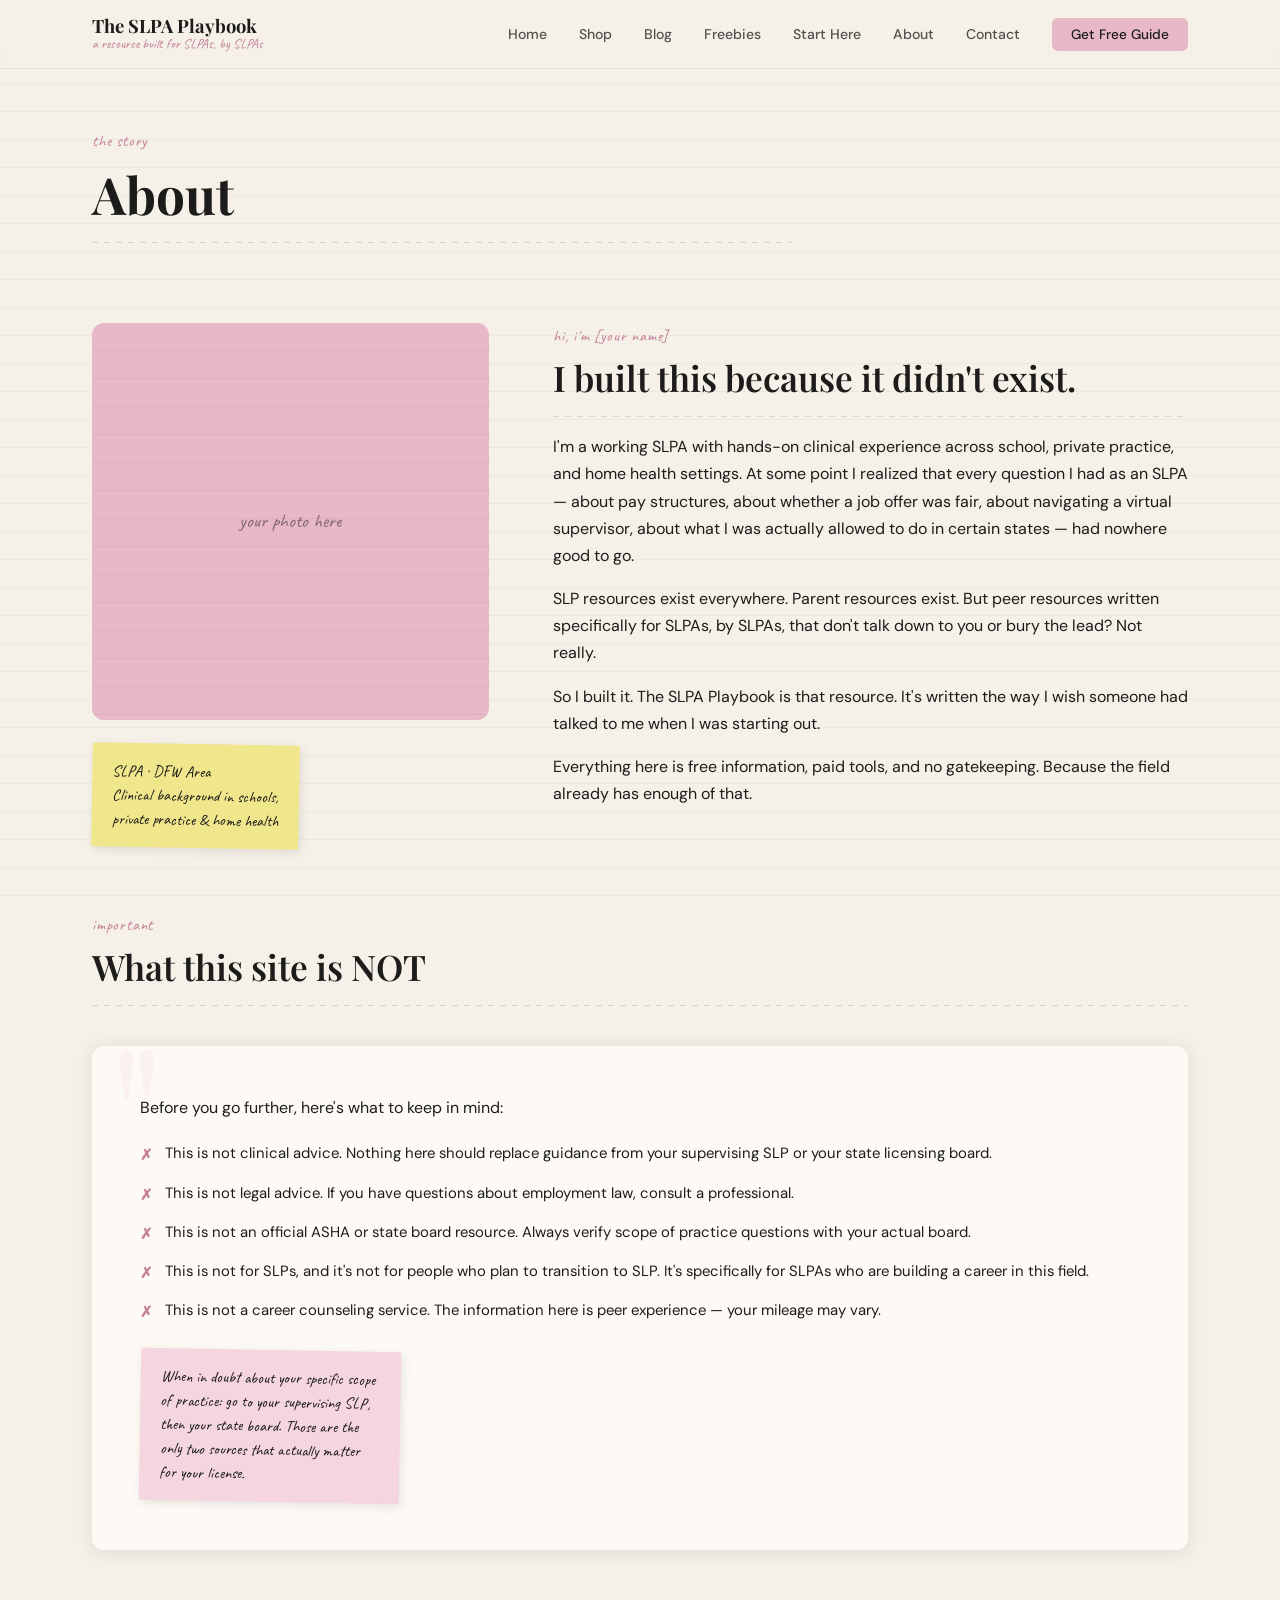
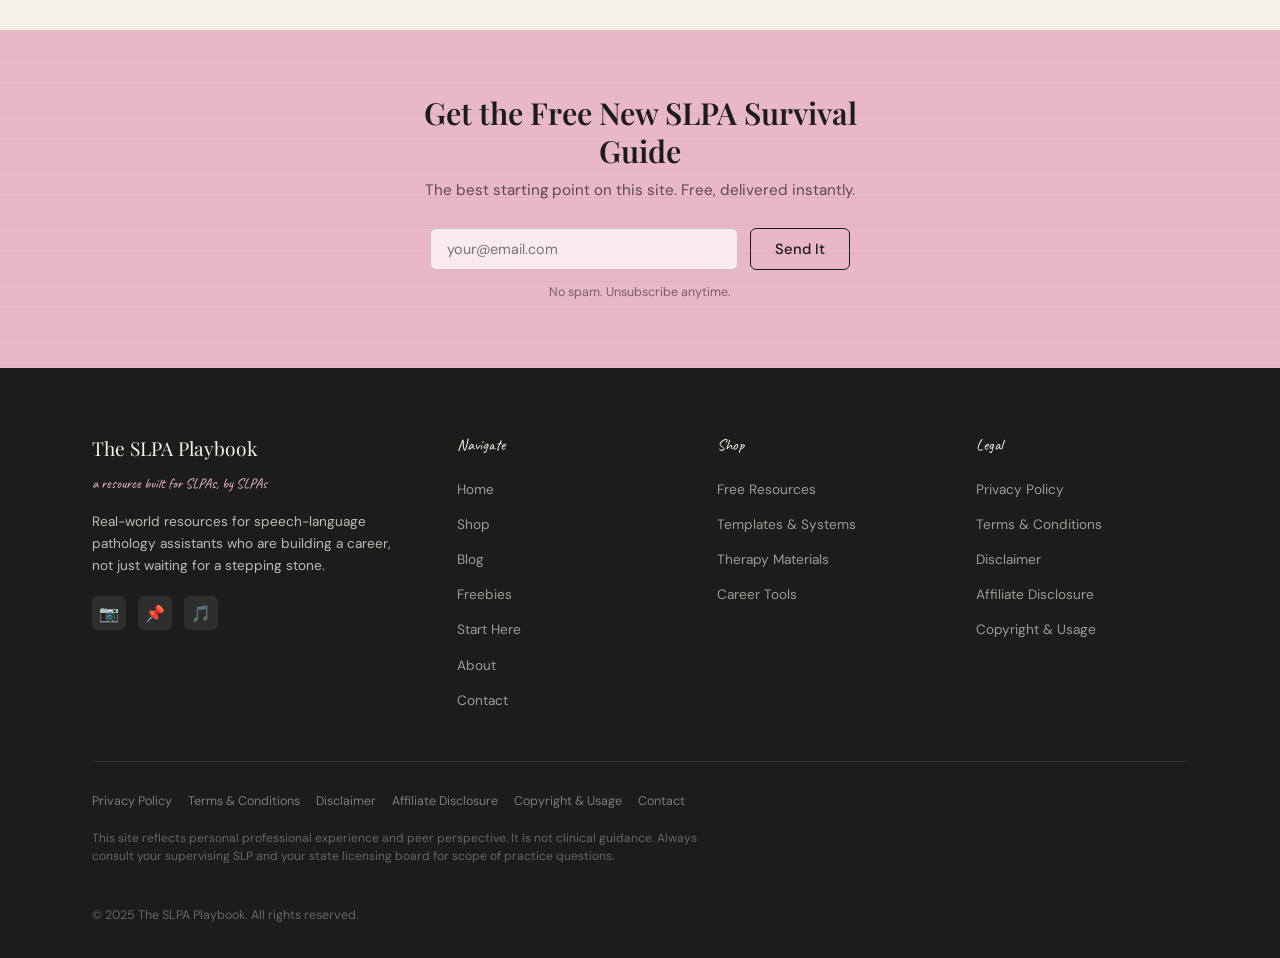
==== about.html @ b93686fb "Add files via upload" ====
<!DOCTYPE html>
<html lang="en">
<head>
  <meta charset="UTF-8" />
  <meta name="viewport" content="width=device-width, initial-scale=1.0" />
  <title>About — The SLPA Playbook</title>
  <meta name="description" content="The SLPA Playbook is a peer-to-peer resource built by a working SLPA for SLPAs who are building a real career in this field." />
  <link rel="stylesheet" href="style.css" />
</head>
<body>

  <nav class="nav">
    <div class="nav__inner">
      <a href="index.html" class="nav__logo">
        The SLPA Playbook
        <span>a resource built for SLPAs, by SLPAs</span>
      </a>
      <ul class="nav__links">
        <li><a href="index.html">Home</a></li>
        <li><a href="shop.html">Shop</a></li>
        <li><a href="blog.html">Blog</a></li>
        <li><a href="freebies.html">Freebies</a></li>
        <li><a href="start-here.html">Start Here</a></li>
        <li><a href="about.html">About</a></li>
        <li><a href="contact.html">Contact</a></li>
        <li><a href="freebies.html" class="nav__cta">Get Free Guide</a></li>
      </ul>
      <button class="nav__hamburger" aria-label="Open menu">
        <span></span><span></span><span></span>
      </button>
    </div>
  </nav>

  <section class="page-hero">
    <div class="container">
      <div class="page-hero__inner">
        <span class="section-label">the story</span>
        <h1>About</h1>
        <hr class="ruled-divider" />
      </div>
    </div>
  </section>

  <section class="section" style="padding-top:1rem;">
    <div class="container">

      <div class="about-grid reveal">
        <div>
          <div class="about-avatar">
            <!-- Replace with your photo: <img src="your-photo.jpg" style="width:100%;height:100%;object-fit:cover;" /> -->
            <span style="position:relative;z-index:1;">your photo here</span>
          </div>
          <div class="sticky-note" style="margin-top:1.5rem;transform:rotate(1deg);">
            SLPA · DFW Area<br>
            Clinical background in schools,<br>private practice &amp; home health
          </div>
        </div>
        <div>
          <span class="section-label">hi, i'm [your name]</span>
          <h2 style="margin-bottom:1rem;">I built this because it didn't exist.</h2>
          <hr class="ruled-divider" />
          <p style="margin-top:1rem;">I'm a working SLPA with hands-on clinical experience across school, private practice, and home health settings. At some point I realized that every question I had as an SLPA — about pay structures, about whether a job offer was fair, about navigating a virtual supervisor, about what I was actually allowed to do in certain states — had nowhere good to go.</p>
          <p>SLP resources exist everywhere. Parent resources exist. But peer resources written specifically for SLPAs, by SLPAs, that don't talk down to you or bury the lead? Not really.</p>
          <p>So I built it. The SLPA Playbook is that resource. It's written the way I wish someone had talked to me when I was starting out.</p>
          <p>Everything here is free information, paid tools, and no gatekeeping. Because the field already has enough of that.</p>
        </div>
      </div>

      <!-- WHAT THIS IS NOT -->
      <div class="section-header reveal" style="margin-top:4rem;">
        <span class="section-label">important</span>
        <h2>What this site is NOT</h2>
        <hr class="ruled-divider" />
      </div>
      <div class="about-blurb reveal">
        <p style="margin-bottom:1.25rem;">Before you go further, here's what to keep in mind:</p>
        <ul class="about-not-list">
          <li>This is not clinical advice. Nothing here should replace guidance from your supervising SLP or your state licensing board.</li>
          <li>This is not legal advice. If you have questions about employment law, consult a professional.</li>
          <li>This is not an official ASHA or state board resource. Always verify scope of practice questions with your actual board.</li>
          <li>This is not for SLPs, and it's not for people who plan to transition to SLP. It's specifically for SLPAs who are building a career in this field.</li>
          <li>This is not a career counseling service. The information here is peer experience — your mileage may vary.</li>
        </ul>
        <div class="sticky-note sticky-note--rose" style="margin-top:1.5rem;display:inline-block;">
          When in doubt about your specific scope of practice: go to your supervising SLP, then your state board. Those are the only two sources that actually matter for your license.
        </div>
      </div>

    </div>
  </section>

  <section class="email-band">
    <div class="email-band__inner">
      <h2 class="email-band__title">Get the Free New SLPA Survival Guide</h2>
      <p class="email-band__sub">The best starting point on this site. Free, delivered instantly.</p>
      <form class="email-form" action="#" method="POST">
        <input type="email" placeholder="your@email.com" required aria-label="Email address" />
        <button type="submit" class="btn btn--outline">Send It</button>
      </form>
      <p class="email-band__disclaimer">No spam. Unsubscribe anytime.</p>
    </div>
  </section>

  <footer class="footer">
    <div class="container">
      <div class="footer__grid">
        <div>
          <div class="footer__brand-name">The SLPA Playbook</div>
          <div class="footer__tagline">a resource built for SLPAs, by SLPAs</div>
          <p class="footer__brand-desc">Real-world resources for speech-language pathology assistants who are building a career, not just waiting for a stepping stone.</p>
          <div class="footer__socials">
            <a href="#" class="footer__social" aria-label="Instagram">📷</a>
            <a href="#" class="footer__social" aria-label="Pinterest">📌</a>
            <a href="#" class="footer__social" aria-label="TikTok">🎵</a>
          </div>
        </div>
        <div>
          <span class="footer__col-title">Navigate</span>
          <ul class="footer__links">
            <li><a href="index.html">Home</a></li>
            <li><a href="shop.html">Shop</a></li>
            <li><a href="blog.html">Blog</a></li>
            <li><a href="freebies.html">Freebies</a></li>
            <li><a href="start-here.html">Start Here</a></li>
            <li><a href="about.html">About</a></li>
            <li><a href="contact.html">Contact</a></li>
          </ul>
        </div>
        <div>
          <span class="footer__col-title">Shop</span>
          <ul class="footer__links">
            <li><a href="freebies.html">Free Resources</a></li>
            <li><a href="shop.html">Templates &amp; Systems</a></li>
            <li><a href="shop.html">Therapy Materials</a></li>
            <li><a href="shop.html">Career Tools</a></li>
          </ul>
        </div>
        <div>
          <span class="footer__col-title">Legal</span>
          <ul class="footer__links">
            <li><a href="privacy.html">Privacy Policy</a></li>
            <li><a href="terms.html">Terms &amp; Conditions</a></li>
            <li><a href="disclaimer.html">Disclaimer</a></li>
            <li><a href="affiliate.html">Affiliate Disclosure</a></li>
            <li><a href="copyright.html">Copyright &amp; Usage</a></li>
          </ul>
        </div>
      </div>
      <div class="footer__bottom">
        <ul class="footer__legal-links">
          <li><a href="privacy.html">Privacy Policy</a></li>
          <li><a href="terms.html">Terms &amp; Conditions</a></li>
          <li><a href="disclaimer.html">Disclaimer</a></li>
          <li><a href="affiliate.html">Affiliate Disclosure</a></li>
          <li><a href="copyright.html">Copyright &amp; Usage</a></li>
          <li><a href="contact.html">Contact</a></li>
        </ul>
        <p class="footer__disclaimer">This site reflects personal professional experience and peer perspective. It is not clinical guidance. Always consult your supervising SLP and your state licensing board for scope of practice questions.</p>
        <p class="footer__copy">© 2025 The SLPA Playbook. All rights reserved.</p>
      </div>
    </div>
  </footer>

  <script src="script.js"></script>
</body>
</html>
---- style.css ----
/* =============================================
   THE SLPA PLAYBOOK — Main Stylesheet
   ============================================= */

@import url('https://fonts.googleapis.com/css2?family=Playfair+Display:ital,wght@0,400;0,600;0,700;1,400&family=DM+Sans:wght@300;400;500&family=Caveat:wght@400;600;700&display=swap');

:root {
  --cream:     #F5F0E8;
  --rose:      #E8B7C8;
  --rose-dark: #C48099;
  --periwinkle:#7D8CC4;
  --olive:     #8A9A7B;
  --warm-black:#1C1C1A;
  --warm-gray: #9E9E92;
  --pale-yellow:#F0E68C;
  --white:     #FDFAF5;
  --shadow:    rgba(28,28,26,0.10);
  --shadow-md: rgba(28,28,26,0.16);
}

*, *::before, *::after { box-sizing: border-box; margin: 0; padding: 0; }

html { scroll-behavior: smooth; }

body {
  background: var(--cream);
  color: var(--warm-black);
  font-family: 'DM Sans', sans-serif;
  font-size: 16px;
  line-height: 1.7;
  overflow-x: hidden;
}

/* Paper texture overlay */
body::before {
  content: '';
  position: fixed;
  inset: 0;
  pointer-events: none;
  z-index: 0;
  background-image:
    repeating-linear-gradient(
      transparent,
      transparent 27px,
      rgba(28,28,26,0.04) 27px,
      rgba(28,28,26,0.04) 28px
    );
  background-size: 100% 28px;
}

/* =============================================
   TYPOGRAPHY
   ============================================= */
h1, h2, h3, h4 {
  font-family: 'Playfair Display', serif;
  line-height: 1.25;
  color: var(--warm-black);
}
h1 { font-size: clamp(2rem, 5vw, 3.2rem); font-weight: 700; }
h2 { font-size: clamp(1.5rem, 3vw, 2.2rem); font-weight: 600; }
h3 { font-size: 1.3rem; font-weight: 600; }
h4 { font-size: 1.05rem; font-weight: 600; }

.handwritten {
  font-family: 'Caveat', cursive;
  font-size: 1.1rem;
  color: var(--rose-dark);
}

a { color: inherit; text-decoration: none; }
p { margin-bottom: 1rem; }
p:last-child { margin-bottom: 0; }

.section-label {
  font-family: 'Caveat', cursive;
  font-size: 1rem;
  color: var(--rose-dark);
  letter-spacing: 0.05em;
  display: block;
  margin-bottom: 0.4rem;
}

/* =============================================
   LAYOUT
   ============================================= */
.container {
  max-width: 1160px;
  margin: 0 auto;
  padding: 0 2rem;
  position: relative;
  z-index: 1;
}

.section { padding: 5rem 0; }
.section--sm { padding: 3rem 0; }

/* =============================================
   NAVIGATION
   ============================================= */
.nav {
  position: fixed;
  top: 0; left: 0; right: 0;
  z-index: 100;
  background: rgba(245,240,232,0.92);
  backdrop-filter: blur(8px);
  border-bottom: 1px solid rgba(28,28,26,0.08);
  transition: box-shadow 0.3s;
}
.nav.scrolled { box-shadow: 0 2px 20px var(--shadow); }

.nav__inner {
  display: flex;
  align-items: center;
  justify-content: space-between;
  height: 68px;
  padding: 0 2rem;
  max-width: 1160px;
  margin: 0 auto;
}

.nav__logo {
  font-family: 'Playfair Display', serif;
  font-size: 1.15rem;
  font-weight: 700;
  color: var(--warm-black);
  display: flex;
  flex-direction: column;
  line-height: 1.1;
}
.nav__logo span {
  font-family: 'Caveat', cursive;
  font-size: 0.85rem;
  color: var(--rose-dark);
  font-weight: 400;
}

.nav__links {
  display: flex;
  align-items: center;
  gap: 2rem;
  list-style: none;
}
.nav__links a {
  font-size: 0.88rem;
  font-weight: 500;
  color: var(--warm-black);
  opacity: 0.75;
  transition: opacity 0.2s;
  position: relative;
}
.nav__links a::after {
  content: '';
  position: absolute;
  bottom: -2px; left: 0; right: 0;
  height: 1.5px;
  background: var(--rose);
  transform: scaleX(0);
  transition: transform 0.2s;
}
.nav__links a:hover { opacity: 1; }
.nav__links a:hover::after { transform: scaleX(1); }

.nav__cta {
  background: var(--rose);
  color: var(--warm-black) !important;
  opacity: 1 !important;
  padding: 0.5rem 1.2rem;
  border-radius: 6px;
  font-size: 0.85rem !important;
  font-weight: 500;
  transition: background 0.2s, transform 0.15s !important;
  white-space: nowrap;
}
.nav__cta:hover {
  background: var(--rose-dark) !important;
  transform: translateY(-1px);
}
.nav__cta::after { display: none !important; }

.nav__hamburger {
  display: none;
  flex-direction: column;
  gap: 5px;
  cursor: pointer;
  background: none;
  border: none;
  padding: 4px;
}
.nav__hamburger span {
  width: 24px; height: 2px;
  background: var(--warm-black);
  border-radius: 2px;
  transition: all 0.3s;
  display: block;
}

/* =============================================
   BUTTONS
   ============================================= */
.btn {
  display: inline-flex;
  align-items: center;
  gap: 0.4rem;
  padding: 0.65rem 1.5rem;
  border-radius: 6px;
  font-family: 'DM Sans', sans-serif;
  font-size: 0.92rem;
  font-weight: 500;
  cursor: pointer;
  transition: all 0.2s;
  border: none;
}
.btn--primary {
  background: var(--rose);
  color: var(--warm-black);
}
.btn--primary:hover {
  background: var(--rose-dark);
  transform: translateY(-2px);
  box-shadow: 0 4px 16px var(--shadow-md);
}
.btn--outline {
  background: transparent;
  color: var(--warm-black);
  border: 1.5px solid var(--warm-black);
}
.btn--outline:hover {
  background: var(--warm-black);
  color: var(--cream);
  transform: translateY(-2px);
}
.btn--periwinkle {
  background: var(--periwinkle);
  color: var(--white);
}
.btn--periwinkle:hover {
  background: #6676b0;
  transform: translateY(-2px);
  box-shadow: 0 4px 16px var(--shadow-md);
}

/* =============================================
   NOTEBOOK COVERS (hero nav)
   ============================================= */
.notebooks {
  display: flex;
  justify-content: center;
  align-items: flex-end;
  gap: 1rem;
  padding: 2rem 0 0;
  flex-wrap: wrap;
}

.notebook {
  width: 130px;
  height: 175px;
  border-radius: 4px 10px 10px 4px;
  position: relative;
  cursor: pointer;
  transition: transform 0.25s, box-shadow 0.25s;
  text-decoration: none;
  display: flex;
  flex-direction: column;
  justify-content: flex-end;
  padding: 1rem 0.75rem;
  overflow: hidden;
  box-shadow: 3px 4px 14px var(--shadow-md);
}

.notebook::before {
  content: '';
  position: absolute;
  top: 0; left: 0;
  width: 12px; height: 100%;
  background: rgba(0,0,0,0.12);
  border-radius: 4px 0 0 4px;
}

/* Subtle lined texture inside notebook */
.notebook::after {
  content: '';
  position: absolute;
  inset: 0;
  background-image: repeating-linear-gradient(
    transparent, transparent 11px,
    rgba(255,255,255,0.18) 11px, rgba(255,255,255,0.18) 12px
  );
  pointer-events: none;
}

.notebook:hover {
  transform: translateY(-8px) rotate(-1deg);
  box-shadow: 6px 12px 28px var(--shadow-md);
}

.notebook__label {
  font-family: 'Caveat', cursive;
  font-size: 0.8rem;
  opacity: 0.7;
  color: rgba(28,28,26,0.7);
  margin-bottom: 0.2rem;
  position: relative;
  z-index: 1;
}

.notebook__title {
  font-family: 'Playfair Display', serif;
  font-size: 1rem;
  font-weight: 700;
  color: var(--warm-black);
  line-height: 1.2;
  position: relative;
  z-index: 1;
}

.notebook--rose    { background: #ECC4D2; }
.notebook--blue    { background: #B8C4E8; }
.notebook--olive   { background: #B5C4A8; }
.notebook--yellow  { background: #EDE89A; }
.notebook--peach   { background: #F2CCBA; }
.notebook--lavender{ background: #CFC4E8; }
.notebook--mint    { background: #A8CEC4; }

/* =============================================
   HERO
   ============================================= */
.hero {
  padding: 7rem 0 3rem;
  text-align: center;
  position: relative;
  z-index: 1;
}

.hero__eyebrow {
  font-family: 'Caveat', cursive;
  font-size: 1.2rem;
  color: var(--rose-dark);
  margin-bottom: 1rem;
  display: block;
}

.hero__title {
  max-width: 680px;
  margin: 0 auto 1.25rem;
}

.hero__title em {
  font-style: italic;
  color: var(--periwinkle);
}

.hero__subtitle {
  max-width: 520px;
  margin: 0 auto 2rem;
  color: var(--warm-gray);
  font-size: 1.05rem;
}

.hero__actions {
  display: flex;
  gap: 1rem;
  justify-content: center;
  flex-wrap: wrap;
  margin-bottom: 3rem;
}

/* highlight mark effect */
.highlight {
  position: relative;
  display: inline;
}
.highlight::before {
  content: '';
  position: absolute;
  bottom: 2px; left: -3px; right: -3px;
  height: 10px;
  background: var(--pale-yellow);
  opacity: 0.7;
  z-index: -1;
  transform: rotate(-0.5deg);
}

/* =============================================
   STICKY NOTE
   ============================================= */
.sticky-note {
  background: var(--pale-yellow);
  padding: 1rem 1.25rem;
  border-radius: 2px;
  box-shadow: 2px 3px 10px var(--shadow);
  transform: rotate(-1.2deg);
  display: inline-block;
  font-family: 'Caveat', cursive;
  font-size: 1rem;
  line-height: 1.5;
  color: var(--warm-black);
  max-width: 260px;
}
.sticky-note--rose {
  background: #F5D5DF;
  transform: rotate(1deg);
}
.sticky-note--blue {
  background: #D5DCF5;
  transform: rotate(-0.8deg);
}

/* =============================================
   WHAT IS THIS PLACE
   ============================================= */
.about-blurb {
  background: var(--white);
  border-radius: 12px;
  padding: 3rem;
  box-shadow: 0 2px 20px var(--shadow);
  position: relative;
  overflow: hidden;
}
.about-blurb::before {
  content: '"';
  font-family: 'Playfair Display', serif;
  font-size: 12rem;
  color: var(--rose);
  opacity: 0.12;
  position: absolute;
  top: -2rem;
  left: 1rem;
  line-height: 1;
  pointer-events: none;
}
.about-blurb__grid {
  display: grid;
  grid-template-columns: 1fr 1fr;
  gap: 3rem;
  align-items: center;
}
.about-blurb__pillars {
  display: flex;
  flex-direction: column;
  gap: 1rem;
}
.pillar {
  display: flex;
  gap: 0.75rem;
  align-items: flex-start;
}
.pillar__dot {
  width: 10px; height: 10px;
  border-radius: 50%;
  background: var(--rose);
  margin-top: 7px;
  flex-shrink: 0;
}
.pillar__dot--blue { background: var(--periwinkle); }
.pillar__dot--olive { background: var(--olive); }

/* =============================================
   CARDS (blog, products)
   ============================================= */
.card-grid {
  display: grid;
  grid-template-columns: repeat(auto-fit, minmax(280px, 1fr));
  gap: 1.5rem;
}

.card {
  background: var(--white);
  border-radius: 10px;
  overflow: hidden;
  box-shadow: 2px 3px 14px var(--shadow);
  transition: transform 0.22s, box-shadow 0.22s;
  position: relative;
}
.card:hover {
  transform: translateY(-5px) rotate(0.3deg);
  box-shadow: 4px 8px 24px var(--shadow-md);
}

.card__thumb {
  height: 140px;
  background: var(--rose);
  position: relative;
  overflow: hidden;
}
.card__thumb--blue   { background: #B8C4E8; }
.card__thumb--olive  { background: #B5C4A8; }
.card__thumb--yellow { background: #EDE89A; }
.card__thumb--peach  { background: #F2CCBA; }
.card__thumb--lavender { background: #CFC4E8; }

.card__thumb-text {
  position: absolute;
  inset: 0;
  display: flex;
  align-items: center;
  justify-content: center;
  font-family: 'Caveat', cursive;
  font-size: 1.4rem;
  color: rgba(28,28,26,0.45);
}

.card__body { padding: 1.25rem; }

.card__tag {
  display: inline-block;
  font-family: 'Caveat', cursive;
  font-size: 0.85rem;
  background: var(--rose);
  color: var(--warm-black);
  padding: 2px 10px;
  border-radius: 20px;
  margin-bottom: 0.6rem;
}
.card__tag--blue { background: var(--periwinkle); color: var(--white); }
.card__tag--olive { background: var(--olive); color: var(--white); }
.card__tag--yellow { background: var(--pale-yellow); }

.card__title {
  font-size: 1.05rem;
  margin-bottom: 0.5rem;
  line-height: 1.3;
}

.card__excerpt {
  font-size: 0.88rem;
  color: var(--warm-gray);
  margin-bottom: 1rem;
}

.card__meta {
  font-size: 0.8rem;
  color: var(--warm-gray);
  font-family: 'Caveat', cursive;
}

.card__price {
  font-family: 'Playfair Display', serif;
  font-size: 1.3rem;
  font-weight: 700;
  color: var(--periwinkle);
  margin-bottom: 0.75rem;
}
.card__price span {
  font-size: 0.85rem;
  color: var(--warm-gray);
  font-family: 'DM Sans', sans-serif;
  font-weight: 400;
}

.card__link {
  font-size: 0.88rem;
  color: var(--rose-dark);
  font-weight: 500;
  display: inline-flex;
  align-items: center;
  gap: 0.3rem;
  transition: gap 0.2s;
}
.card__link:hover { gap: 0.6rem; }

/* =============================================
   SECTION HEADERS
   ============================================= */
.section-header {
  margin-bottom: 2.5rem;
}
.section-header--center { text-align: center; }

.ruled-divider {
  border: none;
  height: 1px;
  background: repeating-linear-gradient(
    to right,
    var(--warm-gray) 0px,
    var(--warm-gray) 6px,
    transparent 6px,
    transparent 12px
  );
  opacity: 0.35;
  margin: 1rem 0;
}

/* =============================================
   EMAIL SIGNUP BAND
   ============================================= */
.email-band {
  background: var(--rose);
  background-image:
    repeating-linear-gradient(
      transparent, transparent 27px,
      rgba(28,28,26,0.06) 27px,
      rgba(28,28,26,0.06) 28px
    );
  padding: 4rem 0;
  position: relative;
  z-index: 1;
}

.email-band__inner {
  max-width: 560px;
  margin: 0 auto;
  text-align: center;
  padding: 0 2rem;
}

.email-band__title {
  font-family: 'Playfair Display', serif;
  font-size: clamp(1.4rem, 3vw, 1.9rem);
  margin-bottom: 0.5rem;
  color: var(--warm-black);
}

.email-band__sub {
  color: rgba(28,28,26,0.7);
  margin-bottom: 1.5rem;
  font-size: 0.95rem;
}

.email-form {
  display: flex;
  gap: 0.75rem;
  max-width: 420px;
  margin: 0 auto 0.75rem;
}

.email-form input {
  flex: 1;
  padding: 0.65rem 1rem;
  border: 1.5px solid rgba(28,28,26,0.2);
  border-radius: 6px;
  background: rgba(255,255,255,0.7);
  font-family: 'DM Sans', sans-serif;
  font-size: 0.9rem;
  outline: none;
  transition: border-color 0.2s;
}
.email-form input:focus { border-color: var(--warm-black); }

.email-band__disclaimer {
  font-size: 0.78rem;
  color: rgba(28,28,26,0.55);
}

/* =============================================
   FREE RESOURCES SECTION
   ============================================= */
.freebie-card {
  background: var(--white);
  border-radius: 10px;
  padding: 1.5rem;
  box-shadow: 2px 3px 14px var(--shadow);
  display: flex;
  gap: 1rem;
  align-items: flex-start;
  transition: transform 0.2s, box-shadow 0.2s;
}
.freebie-card:hover {
  transform: translateY(-3px);
  box-shadow: 4px 6px 20px var(--shadow-md);
}
.freebie-card__icon {
  width: 48px; height: 48px;
  border-radius: 8px;
  background: var(--rose);
  display: flex;
  align-items: center;
  justify-content: center;
  font-size: 1.4rem;
  flex-shrink: 0;
}
.freebie-card__icon--blue { background: #B8C4E8; }
.freebie-card__icon--olive { background: #B5C4A8; }

.freebie-card__format {
  font-family: 'Caveat', cursive;
  font-size: 0.8rem;
  color: var(--warm-gray);
  margin-bottom: 0.25rem;
}
.freebie-card__title {
  font-size: 0.95rem;
  font-weight: 600;
  margin-bottom: 0.3rem;
  font-family: 'Playfair Display', serif;
}
.freebie-card__desc {
  font-size: 0.85rem;
  color: var(--warm-gray);
}

/* =============================================
   CATEGORY TABS (blog)
   ============================================= */
.tab-row {
  display: flex;
  gap: 0.5rem;
  flex-wrap: wrap;
  margin-bottom: 2.5rem;
}
.tab-btn {
  font-family: 'Caveat', cursive;
  font-size: 1rem;
  padding: 0.4rem 1.1rem;
  border-radius: 6px 6px 0 0;
  border: 1.5px solid rgba(28,28,26,0.15);
  border-bottom: none;
  background: var(--white);
  cursor: pointer;
  transition: background 0.2s, color 0.2s;
  color: var(--warm-gray);
}
.tab-btn.active,
.tab-btn:hover {
  background: var(--rose);
  color: var(--warm-black);
  border-color: var(--rose);
}

/* =============================================
   SHOP FILTER
   ============================================= */
.filter-row {
  display: flex;
  gap: 0.75rem;
  flex-wrap: wrap;
  margin-bottom: 2rem;
}
.filter-btn {
  font-family: 'DM Sans', sans-serif;
  font-size: 0.85rem;
  font-weight: 500;
  padding: 0.4rem 1rem;
  border-radius: 20px;
  border: 1.5px solid rgba(28,28,26,0.2);
  background: transparent;
  cursor: pointer;
  transition: all 0.2s;
  color: var(--warm-black);
}
.filter-btn.active,
.filter-btn:hover {
  background: var(--periwinkle);
  color: var(--white);
  border-color: var(--periwinkle);
}

/* =============================================
   START HERE PAGE
   ============================================= */
.start-here-grid {
  display: grid;
  grid-template-columns: repeat(auto-fit, minmax(260px, 1fr));
  gap: 1.5rem;
  margin-top: 2rem;
}
.start-card {
  background: var(--white);
  border-radius: 10px;
  padding: 2rem 1.5rem;
  box-shadow: 2px 3px 14px var(--shadow);
  border-top: 4px solid var(--rose);
  transition: transform 0.2s;
}
.start-card:hover { transform: translateY(-4px); }
.start-card--blue  { border-color: var(--periwinkle); }
.start-card--olive { border-color: var(--olive); }
.start-card--yellow { border-color: #c8be50; }

.start-card__num {
  font-family: 'Caveat', cursive;
  font-size: 2.5rem;
  color: var(--rose);
  line-height: 1;
  margin-bottom: 0.5rem;
  display: block;
}
.start-card--blue  .start-card__num { color: var(--periwinkle); }
.start-card--olive .start-card__num { color: var(--olive); }
.start-card--yellow .start-card__num { color: #c8be50; }

/* =============================================
   FORMS (contact/collab)
   ============================================= */
.form-section {
  background: var(--white);
  border-radius: 12px;
  padding: 2.5rem;
  box-shadow: 2px 3px 14px var(--shadow);
  margin-bottom: 2rem;
}
.form-section h3 { margin-bottom: 0.4rem; }
.form-section .form-desc {
  color: var(--warm-gray);
  font-size: 0.9rem;
  margin-bottom: 1.5rem;
}

.form-group {
  margin-bottom: 1.2rem;
}
.form-group label {
  display: block;
  font-size: 0.85rem;
  font-weight: 500;
  margin-bottom: 0.35rem;
  color: var(--warm-black);
}
.form-group input,
.form-group select,
.form-group textarea {
  width: 100%;
  padding: 0.65rem 1rem;
  border: 1.5px solid rgba(28,28,26,0.18);
  border-radius: 6px;
  background: var(--cream);
  font-family: 'DM Sans', sans-serif;
  font-size: 0.9rem;
  color: var(--warm-black);
  outline: none;
  transition: border-color 0.2s;
  resize: vertical;
}
.form-group input:focus,
.form-group select:focus,
.form-group textarea:focus {
  border-color: var(--rose-dark);
  background: var(--white);
}
.form-grid {
  display: grid;
  grid-template-columns: 1fr 1fr;
  gap: 1rem;
}

/* =============================================
   FOOTER
   ============================================= */
.footer {
  background: var(--warm-black);
  color: rgba(245,240,232,0.75);
  padding: 4rem 0 2rem;
  position: relative;
  z-index: 1;
}

.footer__grid {
  display: grid;
  grid-template-columns: 1.5fr 1fr 1fr 1fr;
  gap: 3rem;
  margin-bottom: 3rem;
}

.footer__brand-name {
  font-family: 'Playfair Display', serif;
  font-size: 1.2rem;
  color: var(--cream);
  margin-bottom: 0.4rem;
}
.footer__tagline {
  font-family: 'Caveat', cursive;
  font-size: 0.9rem;
  color: var(--rose);
  margin-bottom: 1rem;
}
.footer__brand-desc {
  font-size: 0.85rem;
  line-height: 1.6;
  margin-bottom: 1.25rem;
}
.footer__socials {
  display: flex;
  gap: 0.75rem;
}
.footer__social {
  width: 34px; height: 34px;
  border-radius: 6px;
  background: rgba(255,255,255,0.08);
  display: flex;
  align-items: center;
  justify-content: center;
  font-size: 1rem;
  transition: background 0.2s;
  color: var(--cream);
  text-decoration: none;
}
.footer__social:hover { background: var(--rose); }

.footer__col-title {
  font-family: 'Caveat', cursive;
  font-size: 1rem;
  color: var(--cream);
  margin-bottom: 1rem;
  display: block;
}
.footer__links {
  list-style: none;
  display: flex;
  flex-direction: column;
  gap: 0.5rem;
}
.footer__links a {
  font-size: 0.85rem;
  color: rgba(245,240,232,0.6);
  transition: color 0.2s;
}
.footer__links a:hover { color: var(--rose); }

.footer__bottom {
  border-top: 1px solid rgba(255,255,255,0.08);
  padding-top: 1.5rem;
  display: flex;
  flex-wrap: wrap;
  justify-content: space-between;
  align-items: flex-start;
  gap: 1rem;
}

.footer__legal-links {
  display: flex;
  flex-wrap: wrap;
  gap: 1rem;
  list-style: none;
}
.footer__legal-links a {
  font-size: 0.78rem;
  color: rgba(245,240,232,0.45);
  transition: color 0.2s;
}
.footer__legal-links a:hover { color: var(--cream); }

.footer__disclaimer {
  font-size: 0.75rem;
  color: rgba(245,240,232,0.35);
  max-width: 640px;
  line-height: 1.5;
}

.footer__copy {
  font-size: 0.78rem;
  color: rgba(245,240,232,0.35);
  width: 100%;
  margin-top: 0.5rem;
}

/* =============================================
   PAGE HEADER (inner pages)
   ============================================= */
.page-hero {
  padding: 8rem 0 3rem;
  position: relative;
  z-index: 1;
}
.page-hero__inner {
  max-width: 700px;
}

/* =============================================
   ABOUT PAGE
   ============================================= */
.about-grid {
  display: grid;
  grid-template-columns: 1fr 1.6fr;
  gap: 4rem;
  align-items: start;
}
.about-avatar {
  width: 100%;
  aspect-ratio: 1;
  border-radius: 12px;
  background: var(--rose);
  display: flex;
  align-items: center;
  justify-content: center;
  font-family: 'Caveat', cursive;
  font-size: 1.2rem;
  color: rgba(28,28,26,0.5);
  position: relative;
  overflow: hidden;
}
.about-avatar::after {
  content: '';
  position: absolute;
  inset: 0;
  background-image: repeating-linear-gradient(
    transparent, transparent 27px,
    rgba(28,28,26,0.06) 27px,
    rgba(28,28,26,0.06) 28px
  );
}
.about-not-list {
  list-style: none;
  display: flex;
  flex-direction: column;
  gap: 0.75rem;
  margin-top: 1rem;
}
.about-not-list li {
  display: flex;
  gap: 0.75rem;
  font-size: 0.93rem;
  align-items: flex-start;
}
.about-not-list li::before {
  content: '✗';
  color: var(--rose-dark);
  font-weight: 700;
  flex-shrink: 0;
  margin-top: 2px;
}

/* =============================================
   LEGAL PAGES
   ============================================= */
.legal-content {
  max-width: 740px;
}
.legal-content h2 {
  font-size: 1.3rem;
  margin: 2rem 0 0.75rem;
}
.legal-content h2:first-child { margin-top: 0; }
.legal-content p,
.legal-content ul {
  font-size: 0.93rem;
  color: rgba(28,28,26,0.8);
  line-height: 1.8;
}
.legal-content ul {
  margin-left: 1.5rem;
  margin-bottom: 1rem;
}
.legal-content ul li { margin-bottom: 0.3rem; }

/* =============================================
   ANIMATIONS
   ============================================= */
@keyframes fadeUp {
  from { opacity: 0; transform: translateY(24px); }
  to   { opacity: 1; transform: translateY(0); }
}

.fade-up {
  opacity: 0;
  animation: fadeUp 0.6s ease forwards;
}
.fade-up:nth-child(1) { animation-delay: 0.1s; }
.fade-up:nth-child(2) { animation-delay: 0.2s; }
.fade-up:nth-child(3) { animation-delay: 0.3s; }
.fade-up:nth-child(4) { animation-delay: 0.4s; }
.fade-up:nth-child(5) { animation-delay: 0.5s; }
.fade-up:nth-child(6) { animation-delay: 0.6s; }
.fade-up:nth-child(7) { animation-delay: 0.7s; }

.reveal {
  opacity: 0;
  transform: translateY(20px);
  transition: opacity 0.6s ease, transform 0.6s ease;
}
.reveal.visible {
  opacity: 1;
  transform: translateY(0);
}

/* =============================================
   RESPONSIVE
   ============================================= */
@media (max-width: 900px) {
  .footer__grid { grid-template-columns: 1fr 1fr; gap: 2rem; }
  .about-grid { grid-template-columns: 1fr; }
  .about-blurb__grid { grid-template-columns: 1fr; gap: 2rem; }
}

@media (max-width: 700px) {
  .nav__links { display: none; }
  .nav__hamburger { display: flex; }
  .nav__links.open {
    display: flex;
    flex-direction: column;
    position: fixed;
    top: 68px; left: 0; right: 0;
    background: rgba(245,240,232,0.98);
    padding: 1.5rem 2rem 2rem;
    gap: 1.25rem;
    border-bottom: 1px solid rgba(28,28,26,0.08);
    box-shadow: 0 8px 24px var(--shadow);
  }
  .nav__links.open a { font-size: 1rem; opacity: 1; }
  .notebooks { gap: 0.6rem; }
  .notebook { width: 100px; height: 145px; }
  .notebook__title { font-size: 0.85rem; }
  .footer__grid { grid-template-columns: 1fr; gap: 1.5rem; }
  .form-grid { grid-template-columns: 1fr; }
  .email-form { flex-direction: column; }
  .footer__bottom { flex-direction: column; }
}
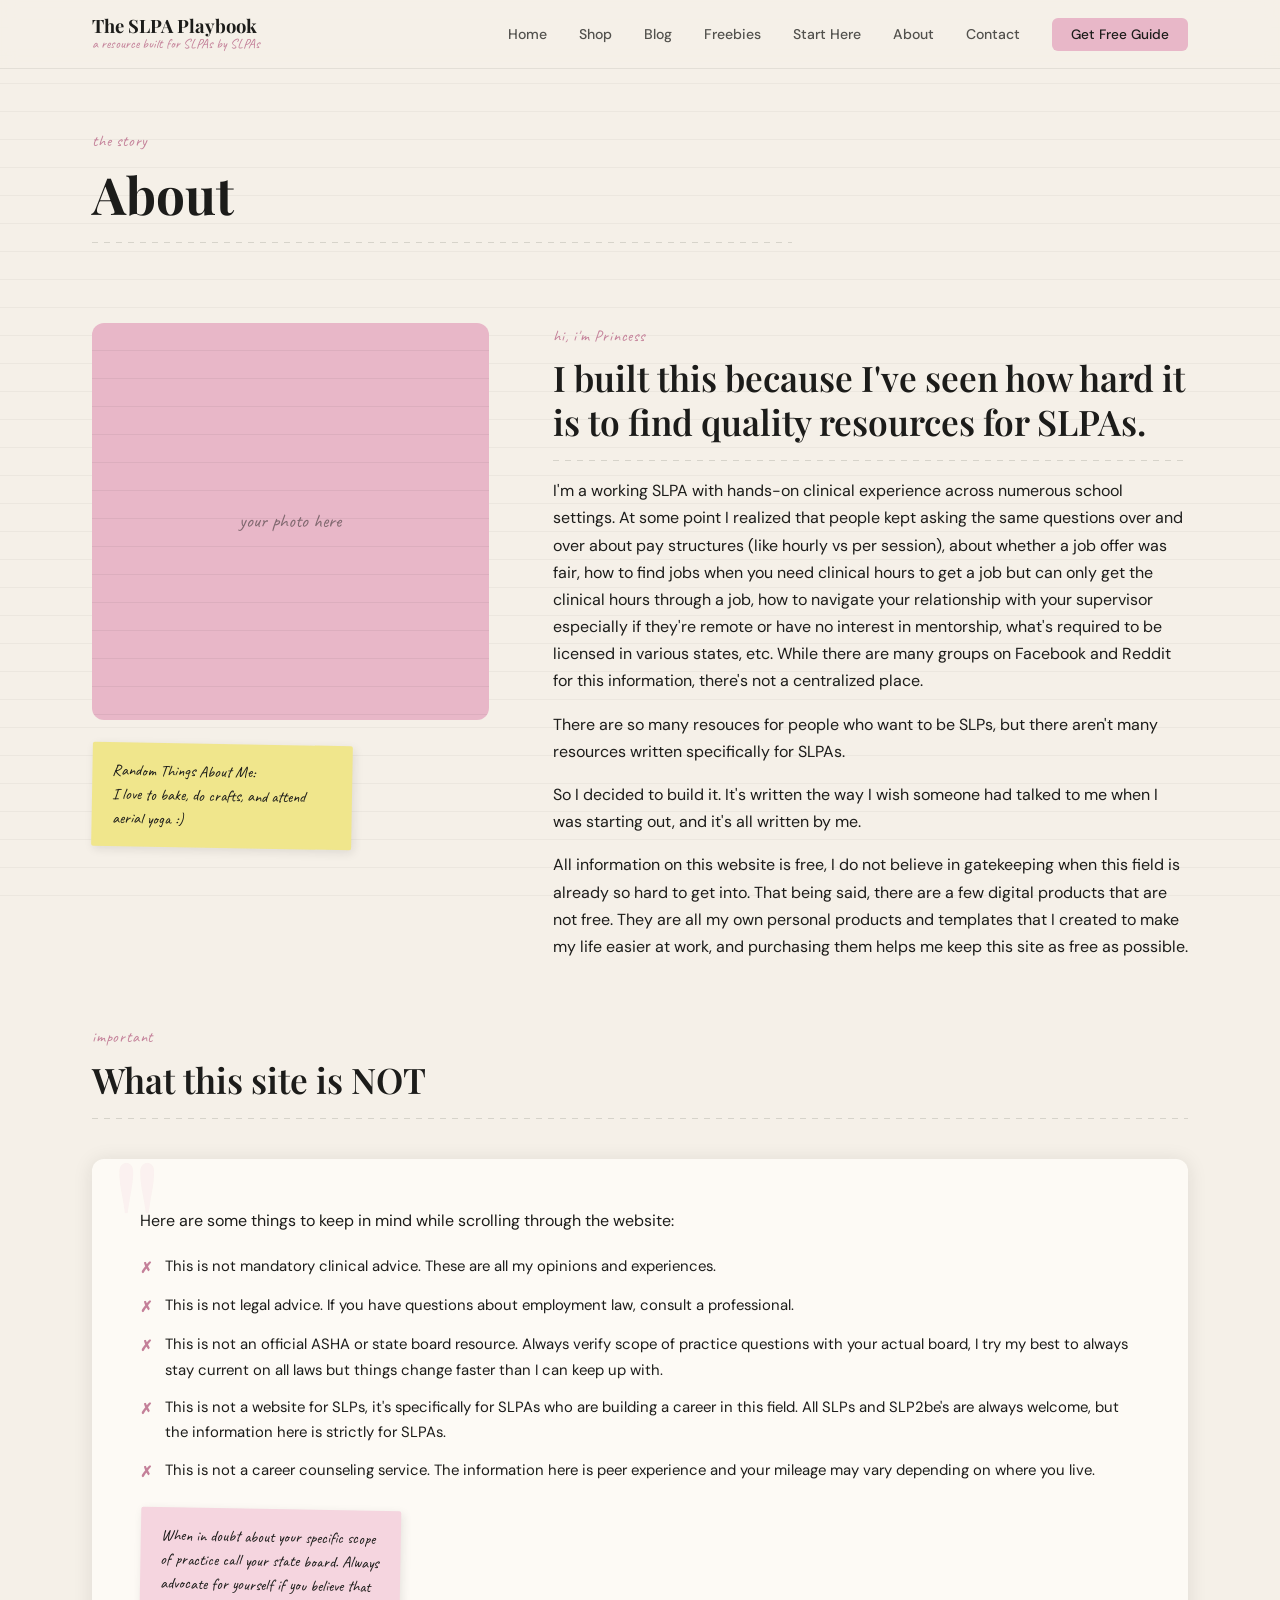
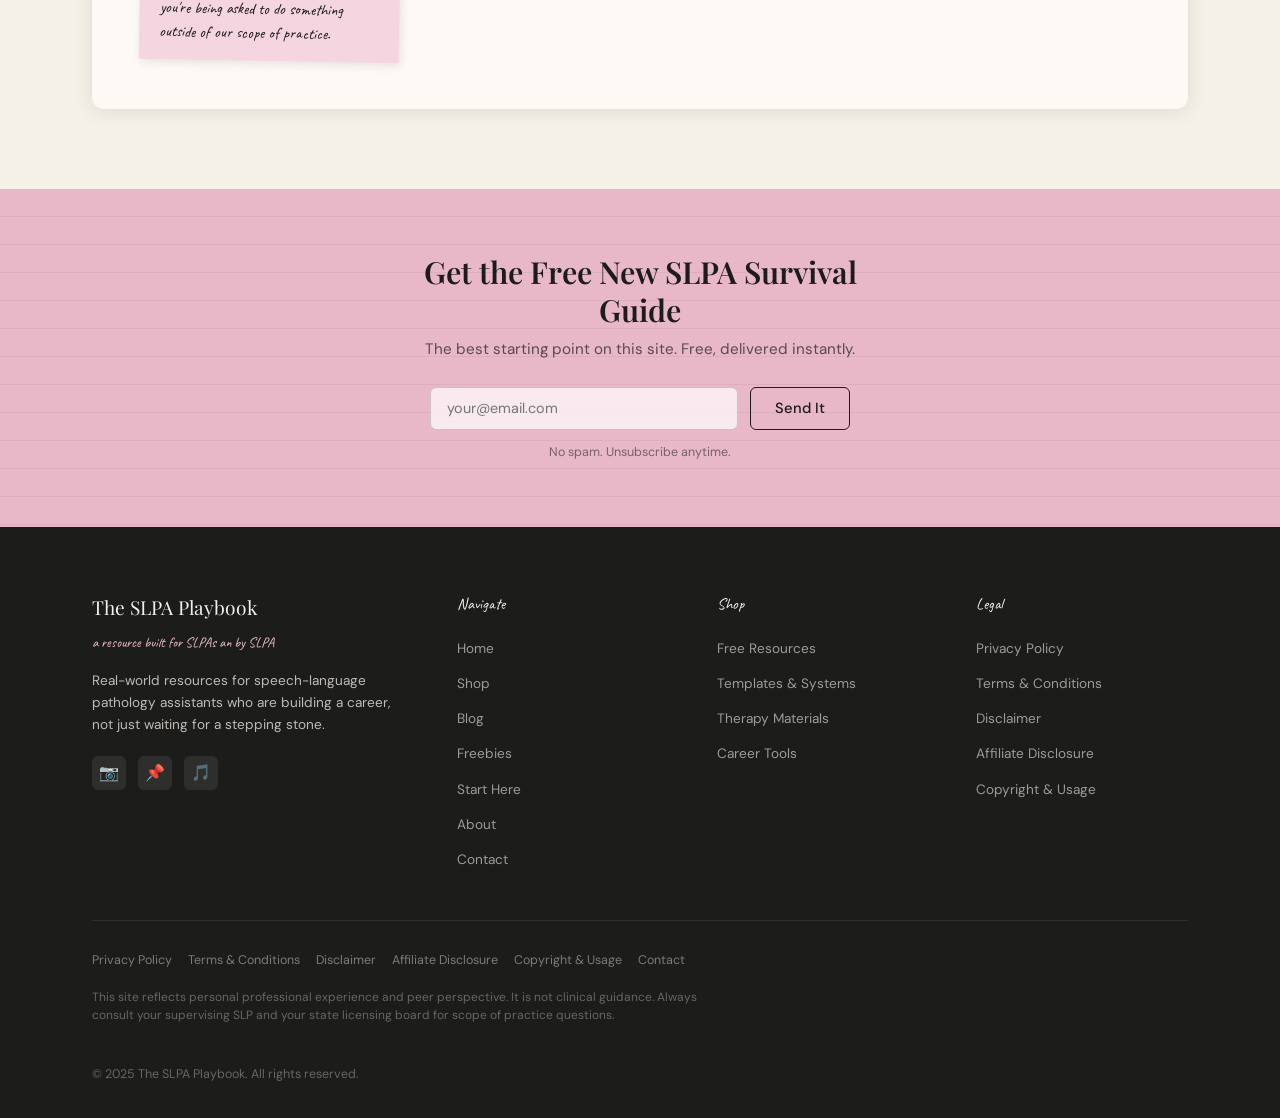
==== commit e1192668: "Revise text content in about.html for clarity Updated various text elements for clarity and personal" ====
--- a/about.html
+++ b/about.html
@@ -13,7 +13,7 @@
     <div class="nav__inner">
       <a href="index.html" class="nav__logo">
         The SLPA Playbook
-        <span>a resource built for SLPAs, by SLPAs</span>
+        <span>a resource built for SLPAs by SLPAs</span>
       </a>
       <ul class="nav__links">
         <li><a href="index.html">Home</a></li>
@@ -51,18 +51,18 @@
             <span style="position:relative;z-index:1;">your photo here</span>
           </div>
           <div class="sticky-note" style="margin-top:1.5rem;transform:rotate(1deg);">
-            SLPA · DFW Area<br>
-            Clinical background in schools,<br>private practice &amp; home health
+            Random Things About Me:<br>
+            I love to bake, do crafts, and attend aerial yoga :)
           </div>
         </div>
         <div>
-          <span class="section-label">hi, i'm [your name]</span>
-          <h2 style="margin-bottom:1rem;">I built this because it didn't exist.</h2>
+          <span class="section-label">hi, i'm Princess </span>
+          <h2 style="margin-bottom:1rem;">I built this because I've seen how hard it is to find quality resources for SLPAs.</h2>
           <hr class="ruled-divider" />
-          <p style="margin-top:1rem;">I'm a working SLPA with hands-on clinical experience across school, private practice, and home health settings. At some point I realized that every question I had as an SLPA — about pay structures, about whether a job offer was fair, about navigating a virtual supervisor, about what I was actually allowed to do in certain states — had nowhere good to go.</p>
-          <p>SLP resources exist everywhere. Parent resources exist. But peer resources written specifically for SLPAs, by SLPAs, that don't talk down to you or bury the lead? Not really.</p>
-          <p>So I built it. The SLPA Playbook is that resource. It's written the way I wish someone had talked to me when I was starting out.</p>
-          <p>Everything here is free information, paid tools, and no gatekeeping. Because the field already has enough of that.</p>
+          <p style="margin-top:1rem;">I'm a working SLPA with hands-on clinical experience across numerous school settings. At some point I realized that people kept asking the same questions over and over about pay structures (like hourly vs per session), about whether a job offer was fair, how to find jobs when you need clinical hours to get a job but can only get the clinical hours through a job, how to navigate your relationship with your supervisor especially if they're remote or have no interest in mentorship, what's required to be licensed in various states, etc. While there are many groups on Facebook and Reddit for this information, there's not a centralized place.</p>
+          <p>There are so many resouces for people who want to be SLPs, but there aren't many resources written specifically for SLPAs. </p>
+          <p>So I decided to build it. It's written the way I wish someone had talked to me when I was starting out, and it's all written by me.</p>
+          <p>All information on this website is free, I do not believe in gatekeeping when this field is already so hard to get into. That being said, there are a few digital products that are not free. They are all my own personal products and templates that I created to make my life easier at work, and purchasing them helps me keep this site as free as possible. </p>
         </div>
       </div>
 
@@ -73,16 +73,16 @@
         <hr class="ruled-divider" />
       </div>
       <div class="about-blurb reveal">
-        <p style="margin-bottom:1.25rem;">Before you go further, here's what to keep in mind:</p>
+        <p style="margin-bottom:1.25rem;">Here are some things to keep in mind while scrolling through the website:</p>
         <ul class="about-not-list">
-          <li>This is not clinical advice. Nothing here should replace guidance from your supervising SLP or your state licensing board.</li>
+          <li>This is not mandatory clinical advice. These are all my opinions and experiences.</li>
           <li>This is not legal advice. If you have questions about employment law, consult a professional.</li>
-          <li>This is not an official ASHA or state board resource. Always verify scope of practice questions with your actual board.</li>
-          <li>This is not for SLPs, and it's not for people who plan to transition to SLP. It's specifically for SLPAs who are building a career in this field.</li>
-          <li>This is not a career counseling service. The information here is peer experience — your mileage may vary.</li>
+          <li>This is not an official ASHA or state board resource. Always verify scope of practice questions with your actual board, I try my best to always stay current on all laws but things change faster than I can keep up with.</li>
+          <li>This is not a website for SLPs, it's specifically for SLPAs who are building a career in this field. All SLPs and SLP2be's are always welcome, but the information here is strictly for SLPAs.</li>
+          <li>This is not a career counseling service. The information here is peer experience and your mileage may vary depending on where you live.</li>
         </ul>
         <div class="sticky-note sticky-note--rose" style="margin-top:1.5rem;display:inline-block;">
-          When in doubt about your specific scope of practice: go to your supervising SLP, then your state board. Those are the only two sources that actually matter for your license.
+          When in doubt about your specific scope of practice call your state board. Always advocate for yourself if you believe that you're being asked to do something outside of our scope of practice.
         </div>
       </div>
 
@@ -106,7 +106,7 @@
       <div class="footer__grid">
         <div>
           <div class="footer__brand-name">The SLPA Playbook</div>
-          <div class="footer__tagline">a resource built for SLPAs, by SLPAs</div>
+          <div class="footer__tagline">a resource built for SLPAs an by SLPA</div>
           <p class="footer__brand-desc">Real-world resources for speech-language pathology assistants who are building a career, not just waiting for a stepping stone.</p>
           <div class="footer__socials">
             <a href="#" class="footer__social" aria-label="Instagram">📷</a>
